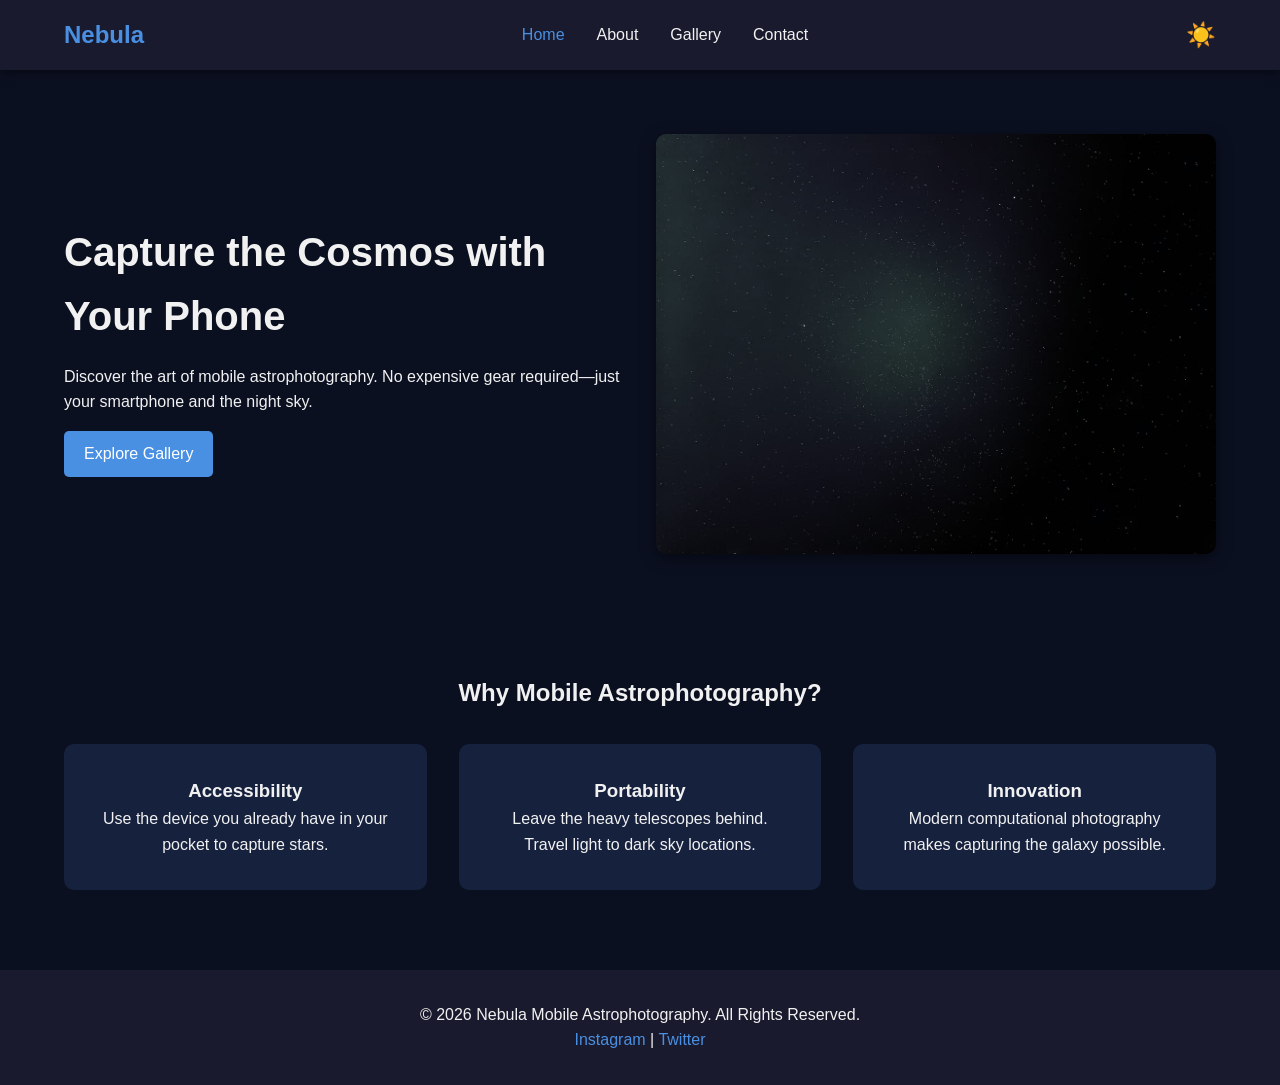
==== index.html @ 1508dc57 "Add Nebula site: pages, assets, styles, scripts Add complete Nebula mobile astrophotography site: in" ====
<!DOCTYPE html>
<html lang="en">
<head>
    <meta charset="UTF-8">
    <meta name="viewport" content="width=device-width, initial-scale=1.0">
    <title>Nebula | Mobile Astrophotography</title>
    <link rel="stylesheet" href="css/style.css">
</head>
<body>
    <header>
        <nav class="navbar">
            <div class="logo">Nebula</div>
            <ul class="nav-links" id="nav-links">
                <li><a href="index.html" class="active">Home</a></li>
                <li><a href="about.html">About</a></li>
                <li><a href="gallery.html">Gallery</a></li>
                <li><a href="contact.html">Contact</a></li>
            </ul>
            <div class="nav-controls">
                <button id="theme-toggle" class="theme-btn">☀️</button>
                <div class="hamburger" id="hamburger">
                    <span></span>
                    <span></span>
                    <span></span>
                </div>
            </div>
        </nav>
    </header>

    <main>
        <section class="hero">
            <div class="hero-content">
                <h1>Capture the Cosmos with Your Phone</h1>
                <p>Discover the art of mobile astrophotography. No expensive gear required—just your smartphone and the night sky.</p>
                <a href="gallery.html" class="btn">Explore Gallery</a>
            </div>
            <div class="hero-image">
                <img src="images/index.jpg" alt="Stars">
            </div>
        </section>

        <section class="highlights">
            <h2>Why Mobile Astrophotography?</h2>
            <div class="grid-container">
                <article class="card">
                    <h3>Accessibility</h3>
                    <p>Use the device you already have in your pocket to capture stars.</p>
                </article>
                <article class="card">
                    <h3>Portability</h3>
                    <p>Leave the heavy telescopes behind. Travel light to dark sky locations.</p>
                </article>
                <article class="card">
                    <h3>Innovation</h3>
                    <p>Modern computational photography makes capturing the galaxy possible.</p>
                </article>
            </div>
        </section>
    </main>

    <footer>
        <p>&copy; 2026 Nebula Mobile Astrophotography. All Rights Reserved.</p>
        <div class="social-links">
            <a href="#">Instagram</a> | <a href="#">Twitter</a>
        </div>
    </footer>

    <script src="js/script.js"></script>
</body>
</html>
---- css/style.css ----
/* Custom Properties for Theming */
:root {
    --bg-color: #0b1021;
    --text-color: #f1f1f1;
    --primary-color: #4a90e2;
    --nav-bg: #1a1a2e;
    --card-bg: #16213e;
    --error-color: #e74c3c;
}

/* Light Theme Variables applied via JS */
.light-mode {
    --bg-color: #f4f4f9;
    --text-color: #333333;
    --nav-bg: #ffffff;
    --card-bg: #e2e2e2;
}

/* Reset & Base Styles */
* {
    margin: 0;
    padding: 0;
    box-sizing: border-box;
}

body {
    font-family: 'Segoe UI', Tahoma, Geneva, Verdana, sans-serif;
    background-color: var(--bg-color);
    color: var(--text-color);
    transition: background-color 0.3s, color 0.3s;
    line-height: 1.6;
}

/* Navigation - Flexbox */
.navbar {
    display: flex;
    justify-content: space-between;
    align-items: center;
    padding: 1rem 5%;
    background-color: var(--nav-bg);
    box-shadow: 0 2px 10px rgba(0,0,0,0.5);
}

.logo {
    font-size: 1.5rem;
    font-weight: bold;
    color: var(--primary-color);
}

.nav-links {
    list-style: none;
    display: flex;
    gap: 2rem;
}

.nav-links a {
    text-decoration: none;
    color: var(--text-color);
    font-weight: 500;
    transition: color 0.3s;
}

.nav-links a:hover, .nav-links a.active {
    color: var(--primary-color);
}

.nav-controls {
    display: flex;
    align-items: center;
    gap: 1rem;
}

.theme-btn {
    background: none;
    border: none;
    font-size: 1.5rem;
    cursor: pointer;
}

.hamburger {
    display: none;
    flex-direction: column;
    gap: 5px;
    cursor: pointer;
}

.hamburger span {
    width: 25px;
    height: 3px;
    background-color: var(--text-color);
    transition: 0.3s;
}

/* Hero Section - Flexbox */
.hero {
    display: flex;
    align-items: center;
    justify-content: space-between;
    padding: 4rem 5%;
    gap: 2rem;
}

.hero-content {
    flex: 1;
}

.hero-content h1 {
    font-size: 2.5rem;
    margin-bottom: 1rem;
}

.hero-image {
    flex: 1;
}

.hero-image img {
    width: 100%;
    border-radius: 10px;
    box-shadow: 0 4px 15px rgba(0,0,0,0.5);
}

.btn {
    display: inline-block;
    padding: 10px 20px;
    background-color: var(--primary-color);
    color: #fff;
    text-decoration: none;
    border: none;
    border-radius: 5px;
    cursor: pointer;
    font-size: 1rem;
    margin-top: 1rem;
}

/* Highlights Grid */
.highlights {
    padding: 3rem 5%;
    text-align: center;
}

.grid-container {
    display: grid;
    grid-template-columns: repeat(auto-fit, minmax(250px, 1fr));
    gap: 2rem;
    margin-top: 2rem;
}

.card {
    background-color: var(--card-bg);
    padding: 2rem;
    border-radius: 10px;
    transition: transform 0.3s;
}

.card:hover {
    transform: translateY(-5px);
}

/* Gallery Grid */
.gallery-section {
    padding: 3rem 5%;
    text-align: center;
}

.gallery-grid {
    display: grid;
    grid-template-columns: repeat(auto-fit, minmax(250px, 1fr));
    gap: 15px;
    margin-top: 2rem;
}

.gallery-img {
    width: 100%;
    height: 250px;
    object-fit: cover;
    border-radius: 8px;
    cursor: pointer;
    transition: transform 0.3s;
}

.gallery-img:hover {
    transform: scale(1.05);
}

/* Modal Styling */
.modal {
    display: none;
    position: fixed;
    z-index: 1000;
    left: 0;
    top: 0;
    width: 100%;
    height: 100%;
    background-color: rgba(0,0,0,0.9);
}

.modal-content {
    margin: auto;
    display: block;
    max-width: 80%;
    max-height: 80vh;
    margin-top: 5%;
}

#modal-caption {
    margin: auto;
    display: block;
    width: 80%;
    text-align: center;
    color: #ccc;
    padding: 10px 0;
}

.close-modal {
    position: absolute;
    top: 20px;
    right: 35px;
    color: #f1f1f1;
    font-size: 40px;
    font-weight: bold;
    cursor: pointer;
}

/* About Section */
.about-section {
    padding: 3rem 5%;
}

.about-flex {
    display: flex;
    gap: 3rem;
    align-items: center;
    margin-top: 2rem;
}

.profile-img {
    width: 300px;
    border-radius: 50%;
}

/* Contact Form */
.contact-section {
    padding: 3rem 5%;
    max-width: 600px;
    margin: 0 auto;
}

.form-group {
    margin-bottom: 1.5rem;
    display: flex;
    flex-direction: column;
    text-align: left;
}

.form-group input, .form-group textarea {
    padding: 10px;
    border: 1px solid #555;
    border-radius: 5px;
    background-color: var(--card-bg);
    color: var(--text-color);
}

.error-msg {
    color: var(--error-color);
    font-size: 0.85rem;
    margin-top: 5px;
    display: none;
}

.success-msg {
    color: #2ecc71;
    margin-top: 15px;
    font-weight: bold;
}

/* Footer */
footer {
    text-align: center;
    padding: 2rem;
    background-color: var(--nav-bg);
    margin-top: 2rem;
}

footer a {
    color: var(--primary-color);
    text-decoration: none;
}

/* Responsive Media Queries */
@media (max-width: 768px) {
    .nav-links {
        display: none; /* Hidden by default on mobile */
        flex-direction: column;
        position: absolute;
        top: 60px;
        left: 0;
        width: 100%;
        background-color: var(--nav-bg);
        text-align: center;
        padding: 1rem 0;
    }

    .nav-links.active {
        display: flex; /* Shown when toggled by JS */
    }

    .hamburger {
        display: flex;
    }

    .hero {
        flex-direction: column;
        text-align: center;
    }
    
    .about-flex {
        flex-direction: column;
    }
}

.center-title { text-align: center; }
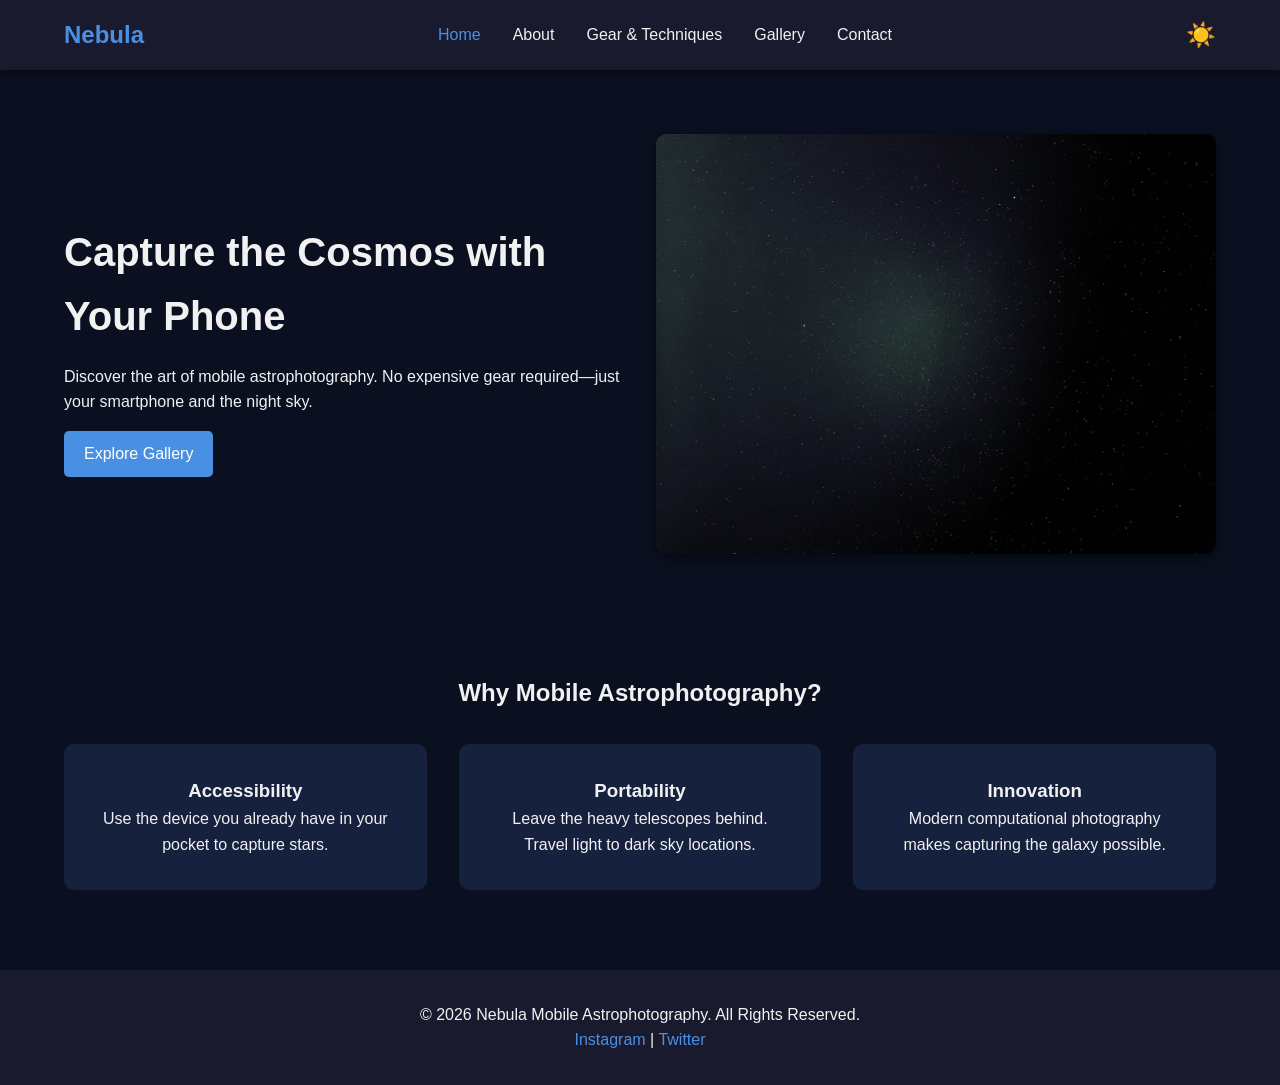
==== commit 7984526a: "Add Gear page and accessibility/UI improvements Introduce a new gear.html page with phone settings, " ====
--- a/index.html
+++ b/index.html
@@ -3,7 +3,9 @@
 <head>
     <meta charset="UTF-8">
     <meta name="viewport" content="width=device-width, initial-scale=1.0">
+    <meta name="description" content="Nebula — a guide to capturing the night sky using nothing but a smartphone. Gear, techniques, and a gallery of mobile astrophotography.">
     <title>Nebula | Mobile Astrophotography</title>
+    <link rel="icon" href="data:image/svg+xml,<svg xmlns=%22http://www.w3.org/2000/svg%22 viewBox=%220 0 100 100%22><text y=%22.9em%22 font-size=%2290%22>%F0%9F%8C%8C</text></svg>">
     <link rel="stylesheet" href="css/style.css">
 </head>
 <body>
@@ -13,16 +15,17 @@
             <ul class="nav-links" id="nav-links">
                 <li><a href="index.html" class="active">Home</a></li>
                 <li><a href="about.html">About</a></li>
+                <li><a href="gear.html">Gear &amp; Techniques</a></li>
                 <li><a href="gallery.html">Gallery</a></li>
                 <li><a href="contact.html">Contact</a></li>
             </ul>
             <div class="nav-controls">
-                <button id="theme-toggle" class="theme-btn">☀️</button>
-                <div class="hamburger" id="hamburger">
+                <button id="theme-toggle" class="theme-btn" aria-label="Toggle light and dark theme">☀️</button>
+                <button class="hamburger" id="hamburger" aria-label="Toggle navigation menu" aria-expanded="false" aria-controls="nav-links">
                     <span></span>
                     <span></span>
                     <span></span>
-                </div>
+                </button>
             </div>
         </nav>
     </header>
--- a/css/style.css
+++ b/css/style.css
@@ -82,6 +82,17 @@
     flex-direction: column;
     gap: 5px;
     cursor: pointer;
+    background: none;
+    border: none;
+    padding: 4px;
+}
+
+.hamburger:focus-visible,
+.theme-btn:focus-visible,
+.nav-links a:focus-visible,
+.btn:focus-visible {
+    outline: 2px solid var(--primary-color);
+    outline-offset: 2px;
 }
 
 .hamburger span {
@@ -169,17 +180,30 @@
     margin-top: 2rem;
 }
 
+.gallery-item {
+    margin: 0;
+    overflow: hidden;
+    border-radius: 8px;
+}
+
 .gallery-img {
     width: 100%;
     height: 250px;
     object-fit: cover;
     border-radius: 8px;
     cursor: pointer;
+    display: block;
     transition: transform 0.3s;
 }
 
 .gallery-img:hover {
     transform: scale(1.05);
+}
+
+.gallery-item figcaption {
+    padding: 8px 4px;
+    font-size: 0.9rem;
+    opacity: 0.8;
 }
 
 /* Modal Styling */
@@ -215,10 +239,13 @@
     position: absolute;
     top: 20px;
     right: 35px;
+    background: none;
+    border: none;
     color: #f1f1f1;
     font-size: 40px;
     font-weight: bold;
     cursor: pointer;
+    line-height: 1;
 }
 
 /* About Section */
@@ -236,6 +263,86 @@
 .profile-img {
     width: 300px;
     border-radius: 50%;
+}
+
+/* Gear & Techniques Page */
+.gear-section {
+    padding: 3rem 5%;
+}
+
+.gear-layout {
+    display: grid;
+    grid-template-columns: 2.2fr 1fr;
+    gap: 2.5rem;
+    margin-top: 2rem;
+    align-items: start;
+}
+
+.gear-main {
+    display: flex;
+    flex-direction: column;
+    gap: 2.5rem;
+}
+
+.table-wrap,
+.workflow {
+    background-color: var(--card-bg);
+    padding: 1.5rem;
+    border-radius: 10px;
+}
+
+.specs-table {
+    width: 100%;
+    border-collapse: collapse;
+    margin-top: 1rem;
+}
+
+.specs-table caption {
+    text-align: left;
+    font-size: 0.85rem;
+    opacity: 0.7;
+    margin-bottom: 0.75rem;
+}
+
+.specs-table th,
+.specs-table td {
+    text-align: left;
+    padding: 0.75rem;
+    border-bottom: 1px solid rgba(255, 255, 255, 0.1);
+    vertical-align: top;
+}
+
+.specs-table th {
+    color: var(--primary-color);
+    font-size: 0.9rem;
+    text-transform: uppercase;
+    letter-spacing: 0.03em;
+}
+
+.workflow-list {
+    margin-top: 1rem;
+    padding-left: 1.25rem;
+    display: flex;
+    flex-direction: column;
+    gap: 0.75rem;
+}
+
+.gear-aside {
+    background-color: var(--card-bg);
+    padding: 1.5rem;
+    border-radius: 10px;
+    border-left: 3px solid var(--primary-color);
+}
+
+.gear-aside h3 {
+    margin-bottom: 0.75rem;
+}
+
+.gear-aside ul {
+    padding-left: 1.1rem;
+    display: flex;
+    flex-direction: column;
+    gap: 0.6rem;
 }
 
 /* Contact Form */
@@ -287,6 +394,32 @@
 }
 
 /* Responsive Media Queries */
+
+/* Tablet: tighten spacing and collapse the gear page to one column
+   before things drop all the way to the mobile layout below */
+@media (max-width: 1024px) {
+    .hero {
+        padding: 3rem 5%;
+    }
+
+    .gear-layout {
+        grid-template-columns: 1fr;
+    }
+
+    .gear-aside {
+        border-left: none;
+        border-top: 3px solid var(--primary-color);
+    }
+
+    .about-flex {
+        gap: 2rem;
+    }
+
+    .profile-img {
+        width: 220px;
+    }
+}
+
 @media (max-width: 768px) {
     .nav-links {
         display: none; /* Hidden by default on mobile */
@@ -316,6 +449,99 @@
     .about-flex {
         flex-direction: column;
     }
+
+    .table-wrap {
+        overflow-x: auto;
+    }
+
+    .specs-table {
+        min-width: 560px;
+    }
 }
 
 .center-title { text-align: center; }
+
+
+/* Fade Slider Container */
+.fade-slider-container {
+    position: relative;
+    max-width: 800px;
+    margin: 2rem auto 4rem auto;
+    border-radius: 10px;
+    overflow: hidden;
+    box-shadow: 0 4px 15px rgba(0,0,0,0.5);
+    background-color: var(--card-bg);
+}
+
+.slider-label {
+    position: absolute;
+    top: 15px;
+    left: 20px;
+    z-index: 3;
+    background: rgba(0, 0, 0, 0.6);
+    color: #fff;
+    padding: 5px 10px;
+    border-radius: 5px;
+    font-size: 0.9rem;
+}
+
+/* Base styling for both images */
+.fade-slider-container img {
+    width: 100%;
+    display: block;
+    aspect-ratio: 16/9;
+    object-fit: cover;
+}
+
+/* The processed image sits at the bottom */
+.slider-img-bottom {
+    position: relative;
+    z-index: 0;
+}
+
+/* The raw image sits directly on top */
+.slider-img-top {
+    position: absolute;
+    top: 0;
+    left: 0;
+    width: 100%;
+    height: 100%;
+    z-index: 1;
+    /* Opacity is controlled dynamically by JavaScript */
+}
+
+/* Range Input Styling */
+.opacity-slider {
+    position: absolute;
+    bottom: 30px;
+    left: 50%;
+    transform: translateX(-50%);
+    width: 80%;
+    z-index: 2;
+    -webkit-appearance: none;
+    appearance: none;
+    background: rgba(255, 255, 255, 0.4);
+    height: 6px;
+    border-radius: 5px;
+    outline: none;
+}
+
+.opacity-slider::-webkit-slider-thumb {
+    -webkit-appearance: none;
+    appearance: none;
+    width: 24px;
+    height: 24px;
+    border-radius: 50%;
+    background: var(--primary-color);
+    cursor: pointer;
+    box-shadow: 0 2px 6px rgba(0,0,0,0.8);
+}
+
+.opacity-slider::-moz-range-thumb {
+    width: 24px;
+    height: 24px;
+    border-radius: 50%;
+    background: var(--primary-color);
+    cursor: pointer;
+    box-shadow: 0 2px 6px rgba(0,0,0,0.8);
+}
